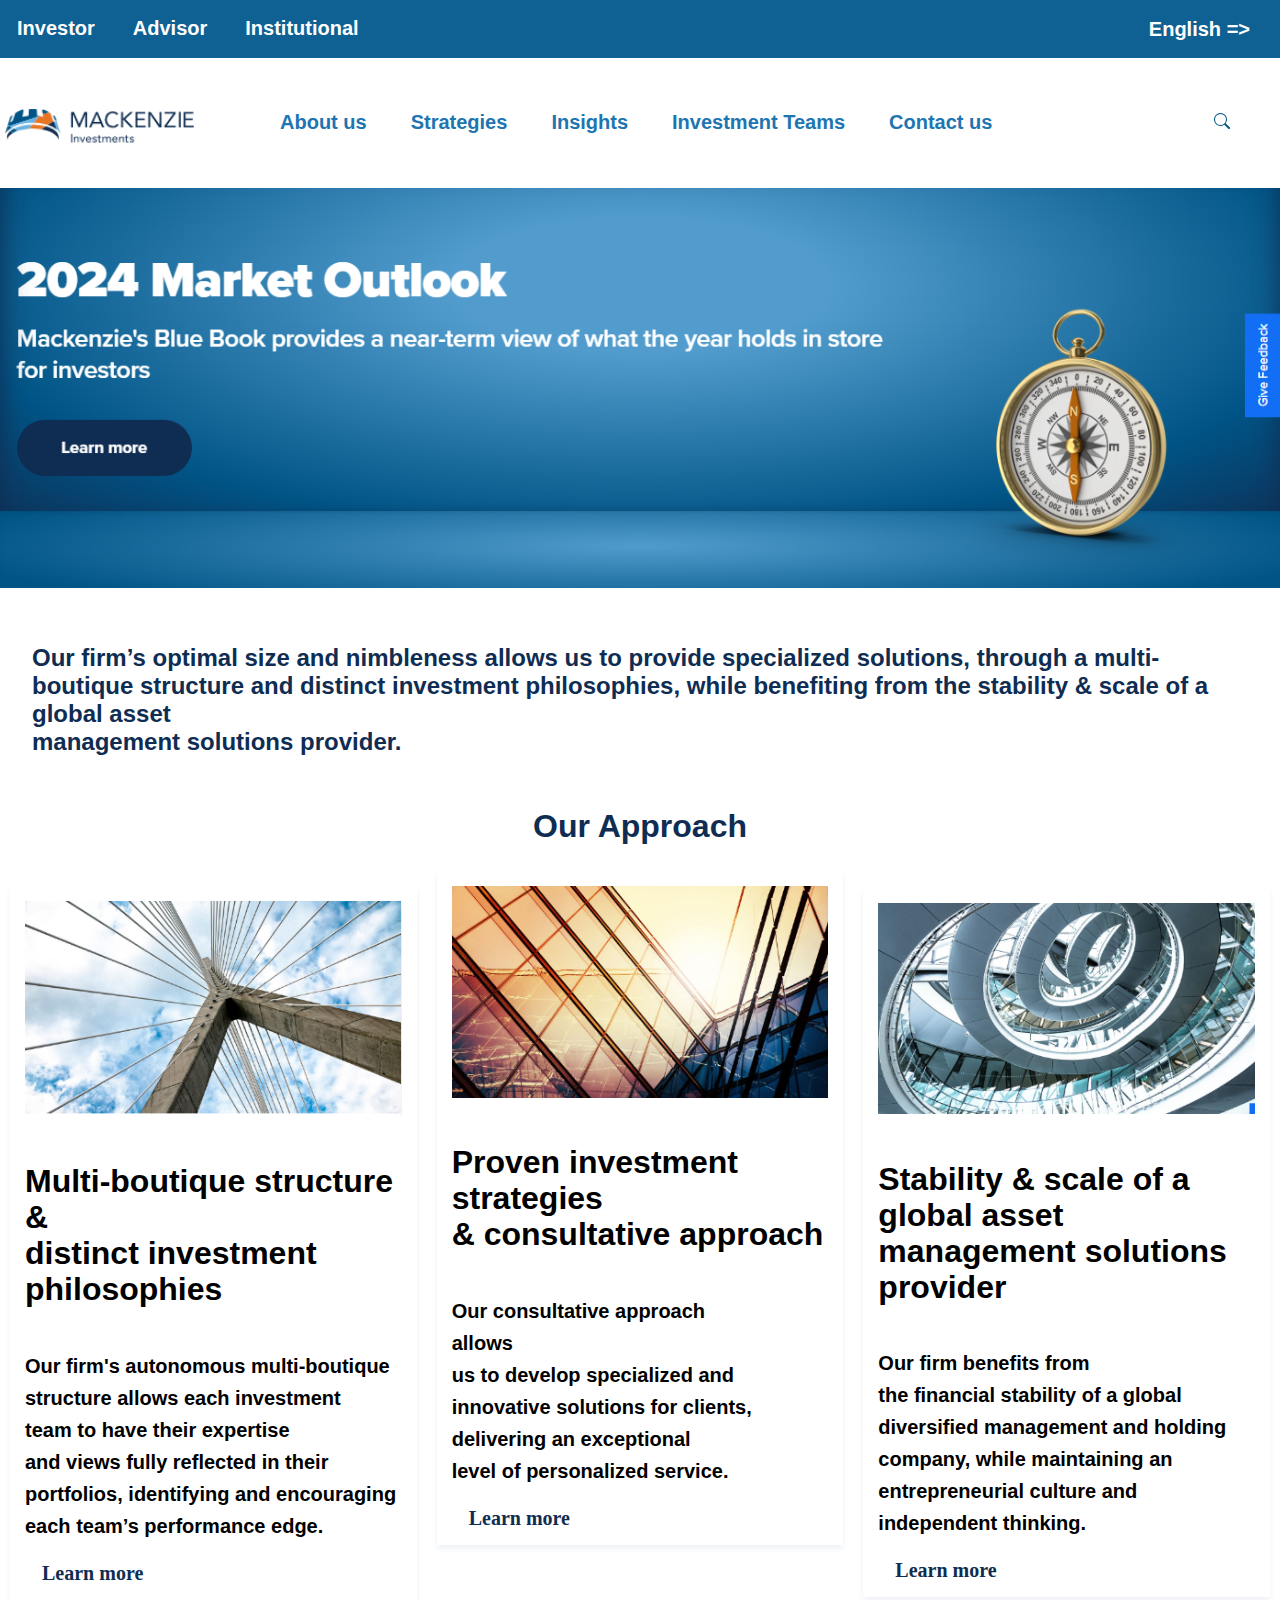
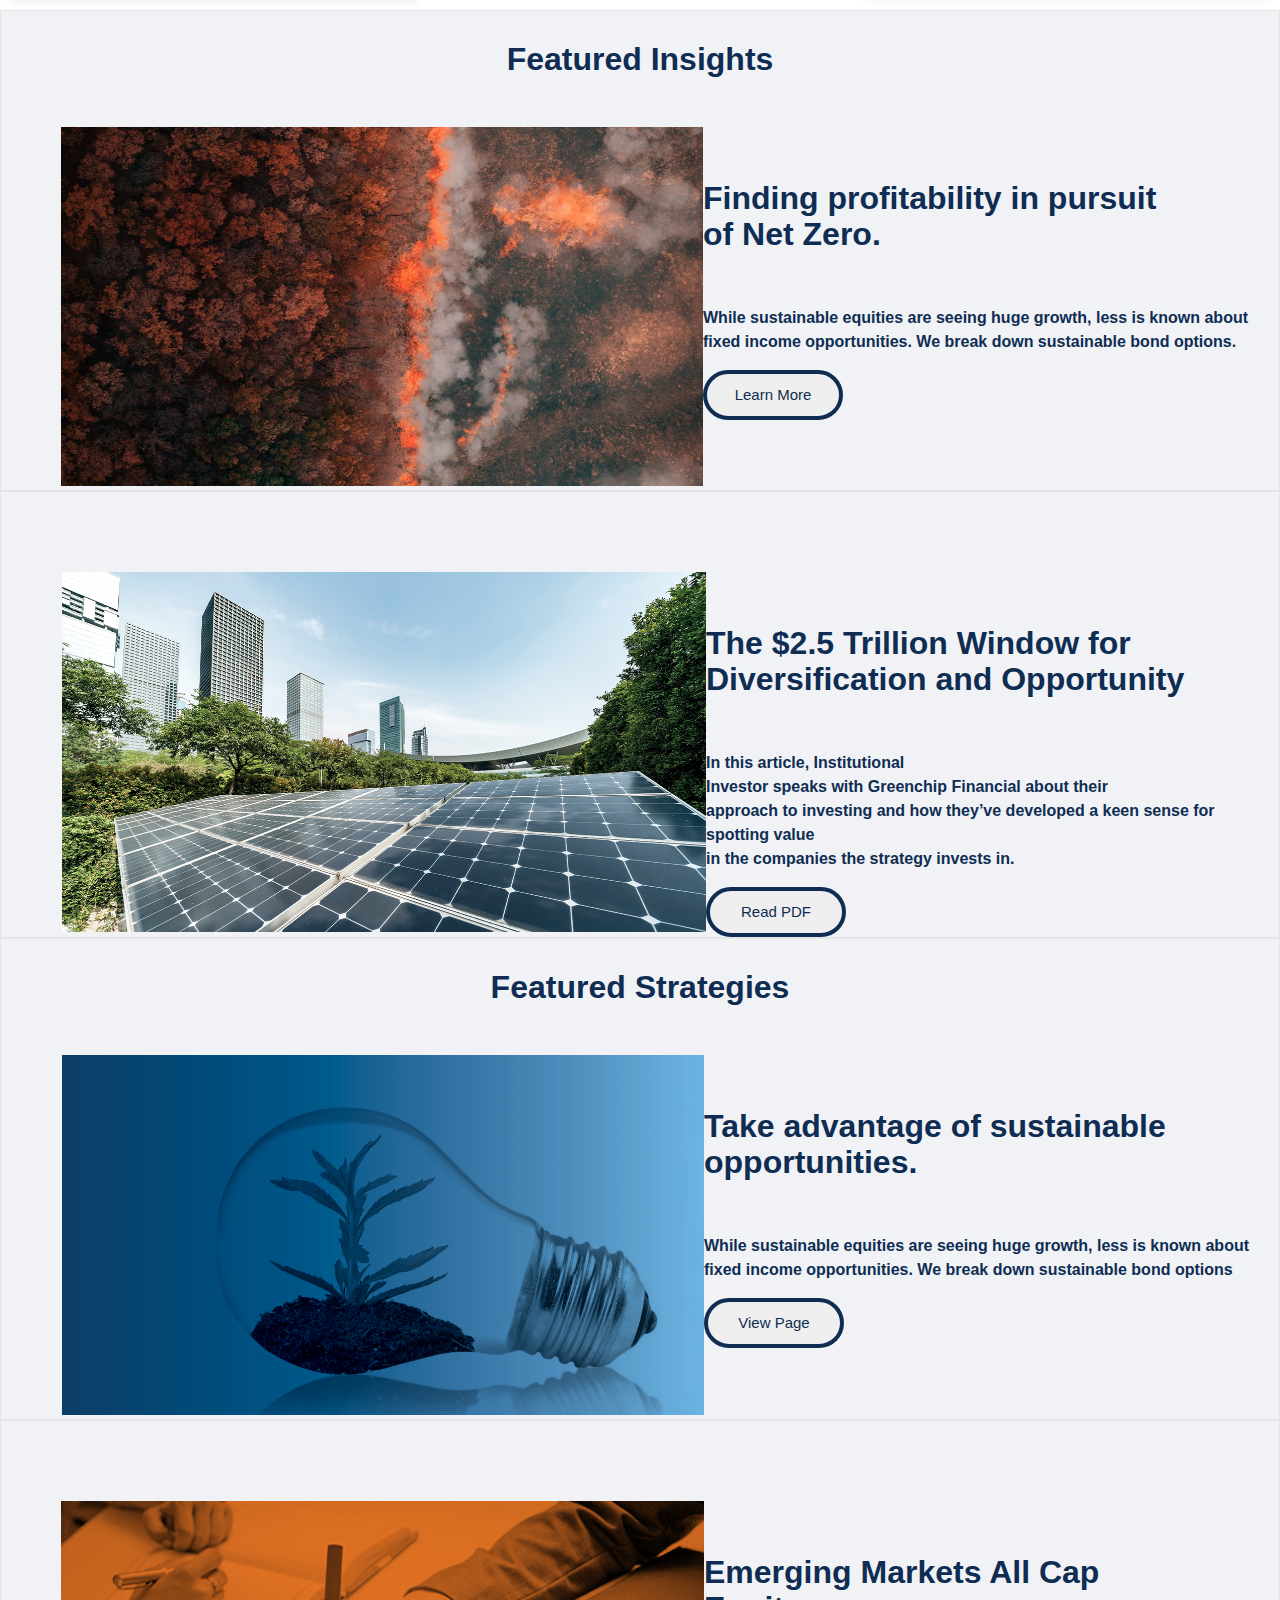
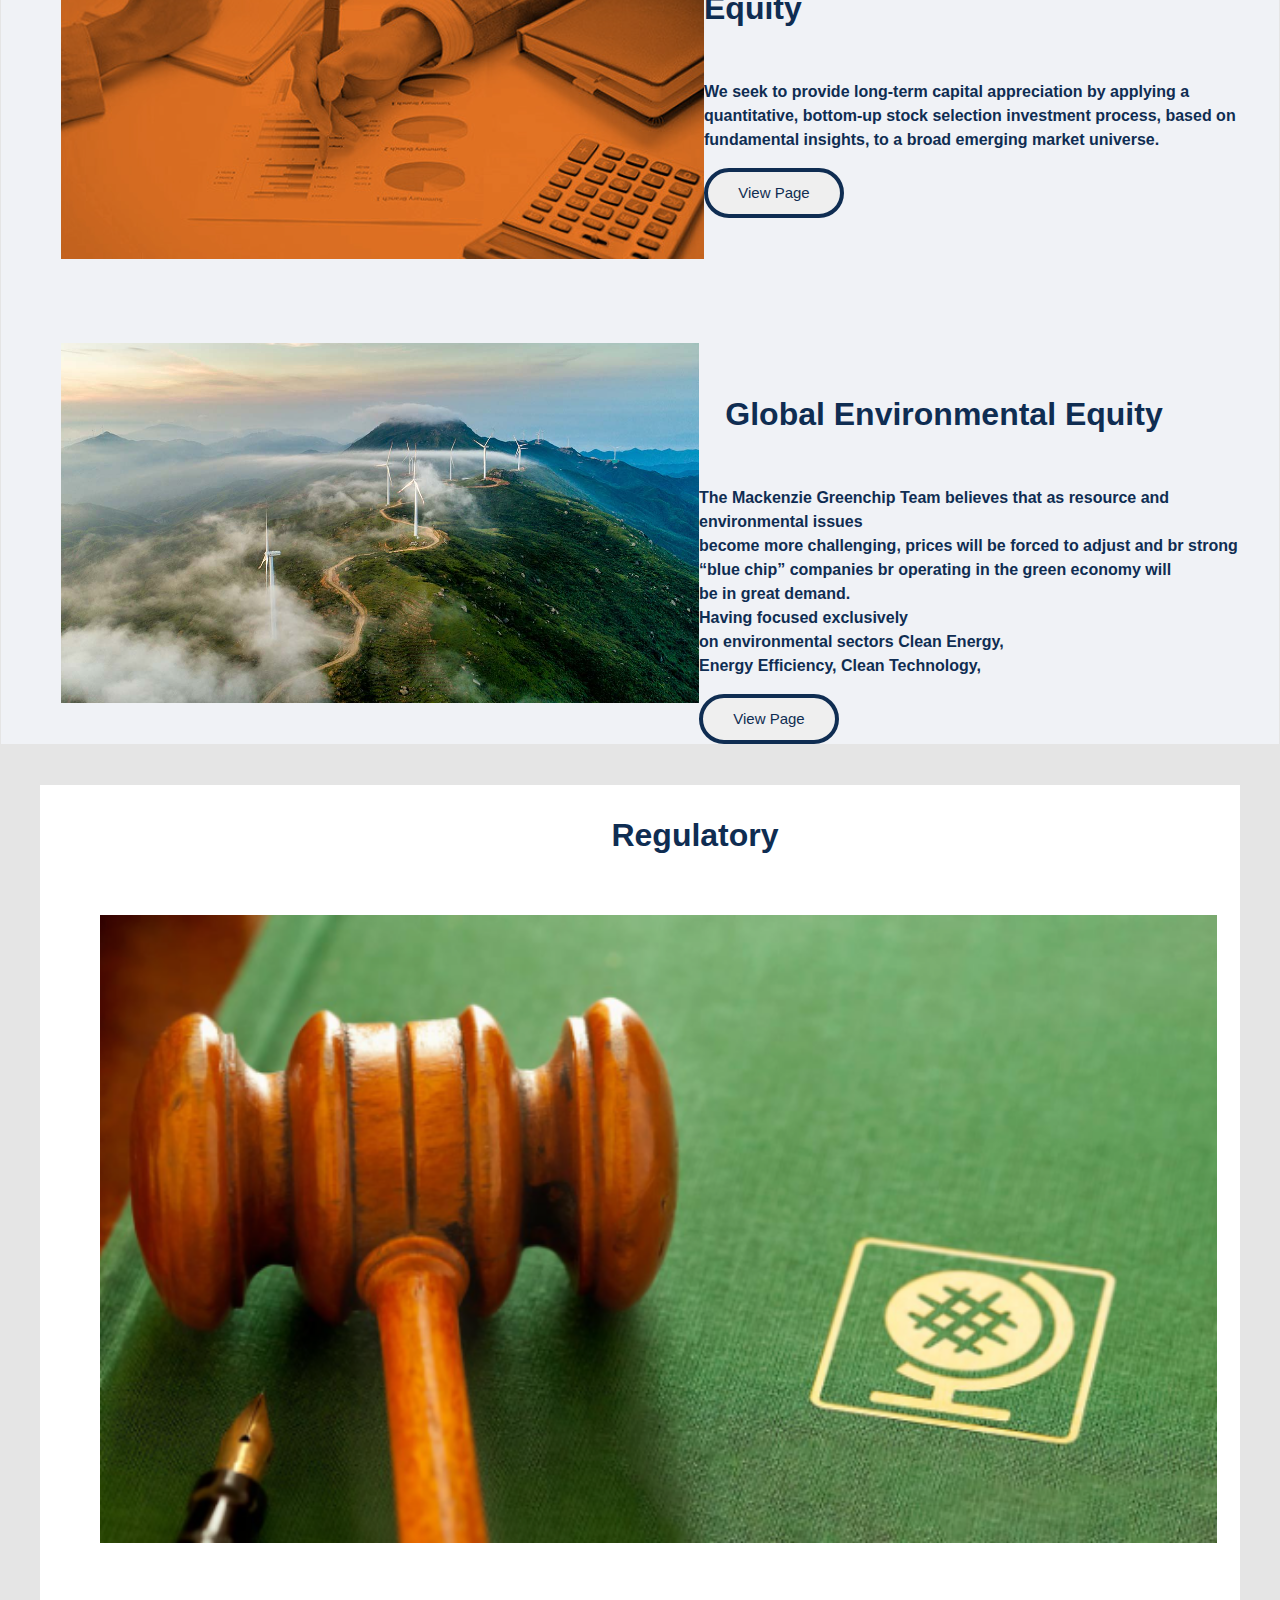
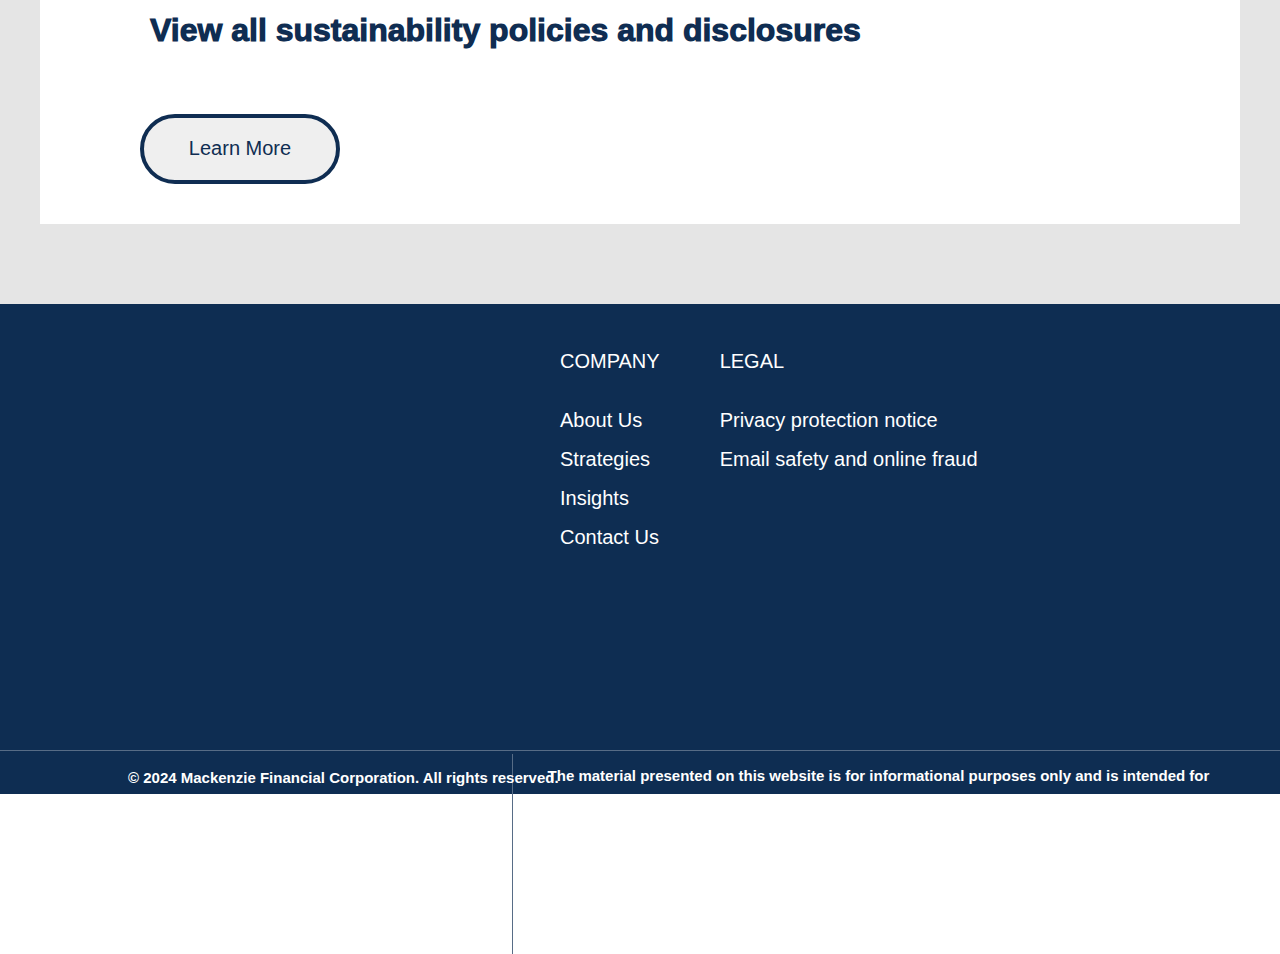
==== index.html @ 2a08111c "i have changed the names to index" ====
<!DOCTYPE html>
<html lang="en">
  <head>
    <meta charset="UTF-8" />
    <meta name="viewport" content="width=device-width, initial-scale=1.0" />
    <title>Document</title>
    <link rel="stylesheet" href="./index.css" />
  </head>
  <body>
    <!--------------------------------------------------------------------------------- Nav bar --------------------------------------------------------------------------------->
    <div class="nav">
      <a href="./investor/investor.html"><li>Investor</li></a>
      <a href="#"><li>Advisor</li></a>
      <a href="#"><li>Institutional</li></a>
      <!---------------------------------------------------------------------------------Nav Language Change------------------------------------------------------------------------>
      <div class="nav-language">
        <div class="dropdown">
          <span class="nav span">English =></span>
          <div class="dropdown-content">
            <a href="#">Persian</a>
            <a href="#">Dutch</a>
          </div>
        </div>
      </div>
    </div>
    <!--\-------------------------------------------------------------------------------After nav bar-------------------------------------------------------------------->
    <div class="after-nav">
      <img src="./assets/mackenzi Logo.png" alt="" />
      <div class="after-left">
        <span><a href="./mackAbout/about.html">About us</a></span>
        <span><a href="./stratigies/strategy.html">Strategies</a> </span>
        <span><a href="#">Insights</a></span>
        <span><a href="#">Investment Teams</a></span>
        <span><a href="#">Contact us</a></span>
      </div>
      <div class="search-icon">
        <svg
          xmlns="http://www.w3.org/2000/svg"
          width="16"
          height="16"
          fill="currentColor"
          class="bi bi-search"
          viewBox="0 0 16 16"
        >
          <path
            d="M11.742 10.344a6.5 6.5 0 1 0-1.397 1.398h-.001c.03.04.062.078.098.115l3.85 3.85a1 1 0 0 0 1.415-1.414l-3.85-3.85a1.007 1.007 0 0 0-.115-.1zM12 6.5a5.5 5.5 0 1 1-11 0 5.5 5.5 0 0 1 11 0"
          />
        </svg>
      </div>
    </div>
    <!---------------------------------------------------------------------------------2024 market outlook--------------------------------------------------------------------------------->
    <div class="market-outlook">
      <img src="./assets/market outlook.png" alt="" />
      <!-- <button class="btn-learn-more">Learn more</button> -->
    </div>
    <!----------------------------------------------------------------Our Approach------------------------------------------------------------------------------->
    <div class="our-approach">
      <h2>
        Our firm’s optimal size and nimbleness allows us to provide specialized
        solutions, through a multi-boutique structure and distinct investment
        philosophies, while benefiting from the stability & scale of a global
        asset <br />
        management solutions provider.
      </h2>
      <h3>Our Approach</h3>
      <div class="row">
        <div class="cart-one">
          <img src="./assets/first.png" alt="" />
          <h4>
            Multi-boutique structure & <br />distinct investment philosophies
          </h4>
          <p>
            Our firm's autonomous multi-boutique structure allows each
            investment <br />
            team to have their expertise <br />and views fully reflected in
            their portfolios, identifying and encouraging each team’s
            performance edge.
          </p>
          <a href="#" class="learn-more-our-approach">Learn more</a>
        </div>
        <div class="cart-two">
          <img src="./assets/second.png" alt="" />
          <h4>Proven investment strategies <br />& consultative approach</h4>
          <p>
            Our consultative approach <br />
            allows <br />
            us to develop specialized and innovative solutions for clients,
            delivering an exceptional <br />
            level of personalized service.
          </p>
          <a href="#" class="learn-more-our-approach">Learn more</a>
        </div>
        <div class="cart-three">
          <img src="./assets/third.png" alt="" />
          <h4>
            Stability & scale of a global asset <br />
            management solutions provider
          </h4>
          <p>
            Our firm benefits from <br />
            the financial stability of a global diversified management and
            holding <br />
            company, while maintaining an entrepreneurial culture and
            independent thinking.
          </p>
          <a href="#" class="learn-more-our-approach">Learn more</a>
        </div>
      </div>
    </div>
    <!----------------------------------------------------------------Featured Insights-------------------------------------------->
    <div id="fi">
      <h1>Featured Insights</h1>
      <div class="f-first">
        <div class="f-one-image">
          <img src="./assets/featured1.png" alt="" />
        </div>
        <div class="f-two">
          <h5>Finding profitability in pursuit of Net Zero.</h5>
          <p>
            While sustainable equities are seeing huge growth, less is known
            about fixed income opportunities. We break down sustainable bond
            options.
          </p>
          <button><a href="#">Learn More</a></button>
        </div>
      </div>
    </div>
    <div id="fi">
      <h1></h1>
      <div class="f-first">
        <div class="f-one-image">
          <img src="./assets/featured2.png" alt="" />
        </div>
        <div class="f-two">
          <h5>The $2.5 Trillion Window for Diversification and Opportunity</h5>
          <p>
            In this article, Institutional <br />
            Investor speaks with Greenchip Financial about their <br />
            approach to investing and how they’ve developed a keen sense for
            spotting value <br />
            in the companies the strategy invests in.
          </p>
          <button><a href="#">Read PDF</a></button>
        </div>
      </div>
    </div>
    <!-------------------------------------------------------------------featured strategies--------------------------------->
    <div id="fi">
      <h1>Featured Strategies</h1>
      <div class="f-first">
        <div class="f-one-image">
          <img src="./assets/featured3.png" alt="" />
        </div>
        <div class="f-two">
          <h5>Take advantage of sustainable opportunities.</h5>
          <p>
            While sustainable equities are seeing huge growth, less is known
            about fixed income opportunities. We break down sustainable bond
            options
          </p>
          <button><a href="#">View Page</a></button>
        </div>
      </div>
    </div>
    <div id="fi">
      <h1></h1>
      <div class="f-first">
        <div class="f-one-image">
          <img src="./assets/featured5.png" alt="" />
        </div>
        <div class="f-two">
          <h5>Emerging Markets All Cap Equity</h5>
          <p>
            We seek to provide long-term capital appreciation by applying a
            <br />
            quantitative, bottom-up stock selection investment process, based on
            fundamental insights, to a broad emerging market universe.
          </p>
          <button><a href="#">View Page</a></button>
        </div>
      </div>
      <h1></h1>
      <div class="f-first">
        <div class="f-one-image">
          <img src="./assets/featured6.png" alt="" />
        </div>
        <div class="f-two">
          <div id="css">
            <h5 id="me">Global Environmental Equity</h5>
            <p id="wrap">
              The Mackenzie Greenchip Team believes that as resource and <br />
              environmental issues <br />
              become more challenging, prices will be forced to adjust and br
              strong “blue chip” companies br operating in the green economy
              will <br />
              be in great demand. <br />
              Having focused exclusively <br />
              on environmental sectors Clean Energy,
              <br />
              Energy Efficiency, Clean Technology, <br />
            </p>
            <button><a href="#">View Page</a></button>
          </div>
        </div>
      </div>
    </div>
    <!--------------------------------------------------------Regulatory---------------------------------->
    <div id="regulatory">
      <div class="f-one-image">
        <h1>Regulatory</h1>
        <img src="./assets/regulatory.png" alt="" />
      </div>
      <div class="f-two">
        <h5>View all sustainability policies and disclosures</h5>
        <div class="btn-last">
          <button><a href="#">Learn More</a></button>
        </div>
      </div>
    </div>
    <div id="f-hr"></div>
    <!-------------------------------------------------------Footer---------------------------------->
    <div id="footer">
      <div id="company">
        <ul>
          <li class="company">COMPANY</li>
          <li>About Us</li>
          <li>Strategies</li>
          <li>Insights</li>
          <li>Contact Us</li>
        </ul>
        <ul>
          <li class="company ctwo">LEGAL</li>
          <li>Privacy protection notice</li>
          <li>Email safety and online fraud</li>
        </ul>
      </div>
      <div id="hr-one"></div>
      <div id="hr-two"></div>
      <div>
        <p class="p-first">
          © 2024 Mackenzie Financial Corporation. All rights reserved.
        </p>
        <p class="p-two">
          The material presented on this website is for informational purposes
          only and is intended for institutions, investment professionals,
          consultants and clients, and does not constitute an offer or
          solicitation of any kind to buy or sell any investment fund or any
          other product, investment, security, trading strategy or other service
          to anyone in any jurisdiction in which an offer or solicitation is not
          authorized or cannot legally be made or to any person to whom it is
          unlawful to make such an offer. Prospective clients are responsible
          for determining whether any product or service may lawfully be sold in
          their jurisdiction. This website is reserved exclusively for non-U.S.
          persons.
        </p>
      </div>
    </div>
  </body>
</html>
---- index.css ----
body {
  margin: 0;
  padding: 0;
}

/******************************************* Nav bar */
.nav {
  height: 58px;
  width: 100%;
  background-color: #0f6193;
}

.nav li {
  font-family: "Gill Sans", "Gill Sans MT", Calibri, "Trebuchet MS", sans-serif;
  padding: 17px;
  font-weight: 900;
  display: inline-block;
  justify-content: center;
  font-size: 20px;
  color: white;
}
.nav li:hover {
  background-color: #0f6193;
}

/**************************************************** Nav Language Change */
.dropdown {
  position: relative;
  display: inline-block;
}

.dropdown-content {
  display: none;
  position: absolute;
  background-color: #f9f9f9;
  min-width: 160px;
  box-shadow: 0px 8px 16px 0px rgba(0, 0, 0, 0.2);
  z-index: 1;
}

.dropdown-content a {
  color: black;
  padding: 12px 16px;
  text-decoration: none;
  display: block;
}

.dropdown:hover .dropdown-content {
  display: block;
}

.nav span {
  font-family: "Gill Sans", "Gill Sans MT", Calibri, "Trebuchet MS", sans-serif;
  font-weight: 900;
  font-size: 20px;
  color: white;
  display: flex;
  justify-content: flex-end;
  align-items: center;
}

.nav span:hover {
  color: rgb(41, 41, 41);
}

.nav-language {
  float: right;
  padding-right: 30px;
}

/********************************************************** After nav */

.after-nav {
  display: flex;
  justify-content: flex-start;
  align-items: center;
  width: 100%;
  height: 129px;
  background-color: white;
}

.after-nav img {
  margin: auto;
  width: 20.4%;
  margin-left: -50px;
}

.after-nav .after-left span a {
  font-family: "Gill Sans", "Gill Sans MT", Calibri, "Trebuchet MS", sans-serif;
  padding: 20px;
  font-weight: 900;
  display: inline-block;
  justify-content: flex-end;
  font-size: 20px;
  color: #1d75b1;
  margin: auto;
  text-decoration: none;
}
.after-left {
  position: absolute;
  left: 260px;
}

.search-icon {
  position: absolute;
  right: 50px;
  color: #005486;
}
/************************************************* 2024 market outlook*/
.market-outlook img {
  width: 100%;
}

.btn-learn-more {
  font-family: "Times New Roman";
  padding: 17px;
  font-weight: 900;
  font-size: 20px;
  color: white;
  background-color: #0f2d52;
  outline: 0;
  position: absolute;
  left: 20px;
  top: 460px;
  width: 13rem;
  height: 4rem;
  border-radius: 30px;
  border: none;
  transition: background-color 0.4s;
}

.btn-learn-more:hover {
  background-color: #005486;
}
/*********************************************************** Out approach */
.our-approach h2 {
  font-family: proxima-nova, Helvetica, Verdana, sans-serif;
  font-style: normal;
  font-weight: 770;
  font-size: 24px;
  line-height: 28px;
  color: #0f2d52;
  padding: 2rem 2rem 4rem 2rem;
}

.our-approach h3 {
  font-family: proxima-nova, Helvetica, Verdana, sans-serif;
  font-style: normal;
  font-weight: 900;
  font-size: 32px;
  line-height: 36px;
  color: #0f2d52;
  display: flex;
  justify-content: center;
  margin-top: -2rem;
}

.row {
  display: flex;
  justify-content: space-around;
  align-items: center;
  flex-wrap: wrap;
}

.cart-one,
.cart-two,
.cart-three {
  flex: 1 1 300px;
  margin: 10px;
  width: 100%;
  padding: 15px;
  box-shadow: 0 4px 6px #f0f2f6;
}

.cart-two {
  margin-top: -60px;
}

.row h4 {
  font-family: proxima-nova, Helvetica, Verdana, sans-serif;
  font-style: normal;
  font-weight: 700;
  font-size: 32px;
  line-height: 36px;
}

.row p {
  font-family: proxima-nova, Helvetica, Verdana, sans-serif;
  font-style: normal;
  font-weight: 600;
  font-size: 20px;
  line-height: 32px;
  color: #000000;
}

.learn-more-our-approach {
  font-family: "Times New Roman";
  padding: 17px;
  font-weight: 900;
  font-size: 20px;
  color: #0f2d52;
  background-color: none;
  outline: 0;
  text-decoration: none;
}

.row img {
  width: 100%;
}
/***************************************************************** Featured-insights */

#fi {
  background-color: #f0f2f6;
  border: 1px solid #e5e5e5;
}
#fi h1 {
  font-family: proxima-nova, Helvetica, Verdana, sans-serif;
  font-style: normal;
  font-weight: 900;
  font-size: 32px;
  line-height: 36px;
  color: #0f2d52;
  display: flex;
  justify-content: center;
  margin-top: 2rem;
  margin: 30px;
  padding-top: -50px;
  padding-bottom: 30px;
}
.f-one-image {
  width: 70%;
  padding-left: 60px;
}

#fi h5 {
  font-family: proxima-nova, Helvetica, Verdana, sans-serif;
  font-style: normal;
  font-weight: 900;
  font-size: 32px;
  line-height: 36px;
  color: #0f2d52;
  display: flex;
  justify-content: center;
  margin-right: 90px;
}

#fi p {
  font-family: proxima-nova, Helvetica, Verdana, sans-serif;
  font-style: normal;
  font-weight: 700;
  font-size: 16px;
  line-height: 24px;
  color: #0f2d52;
}

#fi button {
  width: 140px;
  height: 50px;
  border: 4px solid #0f2d52;
  border-radius: 30px;
  text-decoration: none;
  transition: background-color 0.3s; /* add transition effect */
}

#fi button a {
  font-size: 15px;
  color: #0f2d52;
  text-decoration: none;
}

#fi button:hover {
  background-color: #ddf4ff !important; /* override inline style */
}
.f-first {
  display: flex;
  margin-top: -10px;
}
#hf {
  font-family: proxima-nova, Helvetica, Verdana, sans-serif;
  font-style: normal;
  font-weight: 900;
  font-size: 32px;
  line-height: 36px;
  color: #0f2d52;
  display: flex;
  justify-content: center;
  margin-right: 90px;
}

#wrap {
  font-size: 35px;
}

#me {
  display: flex;
}

/* Regulatory */

#regulatory {
  background-color: white;
  border: 40px solid #e5e5e5;
}

#regulatory h1 {
  font-family: proxima-nova, Helvetica, Verdana, sans-serif;
  font-style: normal;
  font-weight: 900;
  font-size: 40 px;
  line-height: 40px;
  color: #0f2d52;
  display: flex;
  justify-content: center;
  margin-top: 2rem;
  margin: 30px;
  padding-top: -50px;
  padding-bottom: 30px;
  padding-left: 350px;
}

#regulatory img {
  width: 133%;
}

#regulatory h5 {
  font-family: proxima-nova, Helvetica, Verdana, sans-serif;
  font-style: normal;
  font-weight: 1000;
  font-size: 32px;
  line-height: 60px;
  color: #0f2d52;
  display: flex;
  justify-content: left;
  padding-left: 110px;
}

#regulatory button {
  width: 200px;
  height: 70px;
  border: 4px solid #0f2d52;
  border-radius: 60px;
  text-decoration: none;
  transition: background-color 0.3s; /* add transition effect */
}

#regulatory button a {
  font-size: 20px;
  color: #0f2d52;
  text-decoration: none;
  font-weight: 400;
}
#regulatory button:hover {
  background-color: #ddf4ff !important; /* override inline style */
}
.btn-last {
  display: flex;
  justify-content: left;
  padding-left: 100px;
  padding-bottom: 40px;
}
#f-hr {
  width: 80%px;
  height: 40px;
  background-color: #e5e5e5;
  display: flex;
  justify-content: center;
}
/*************************************************** Footer **************************************************/
#footer {
  background-color: #0e2d52;
  width: 100%;
  height: 490px;
  display: flex;
}
#company {
  margin-top: 10px;
  display: flex;
  height: 50%;
  width: 100%;
  position: absolute;
  left: 510px;
}

.company {
  font-family: "Franklin Gothic Medium", "Arial Narrow", Arial, sans-serif;
  font-size: 24px;
  color: white;
  padding-bottom: 20px;
  padding-top: 20px;
}

#footer ul {
  list-style-type: none;
  font-size: 15px;
  color: white;
  font-family: Arial;
  font-weight: 300;
  font-weight: 300;
  margin: 10px;
  padding-top: 10px;
}

#footer ul li {
  padding-top: 16px;
  font-weight: lighter;
  font-size: 20px;
}

#second {
  margin-left: 20px;
}

#hr-one {
  height: 1px;
  width: 100%;
  position: absolute;
  top: 5550px;
  background-color: #576c86;
}
#hr-two {
  height: 200px;
  width: 1px;
  position: absolute;
  left: 40%;
  top: 5554px;
  background-color: #576c86;
}

.p-first {
  color: white;
  top: 5554px;
  left: 10%;
  position: absolute;
  font-size: 15px;
  color: white;
  font-family: proxima-nova, Helvetica, Verdana, sans-serif;
  font-weight: 600;
}

.p-two {
  color: white;
  top: 5554px;
  left: 42%;
  position: absolute;
  font-size: 15px;
  color: white;
  font-family: proxima-nova, Helvetica, Verdana, sans-serif;
  font-style: normal;
  line-height: 24px;
  font-weight: 600;
  margin: 10px;
  margin-top: 10px;
}
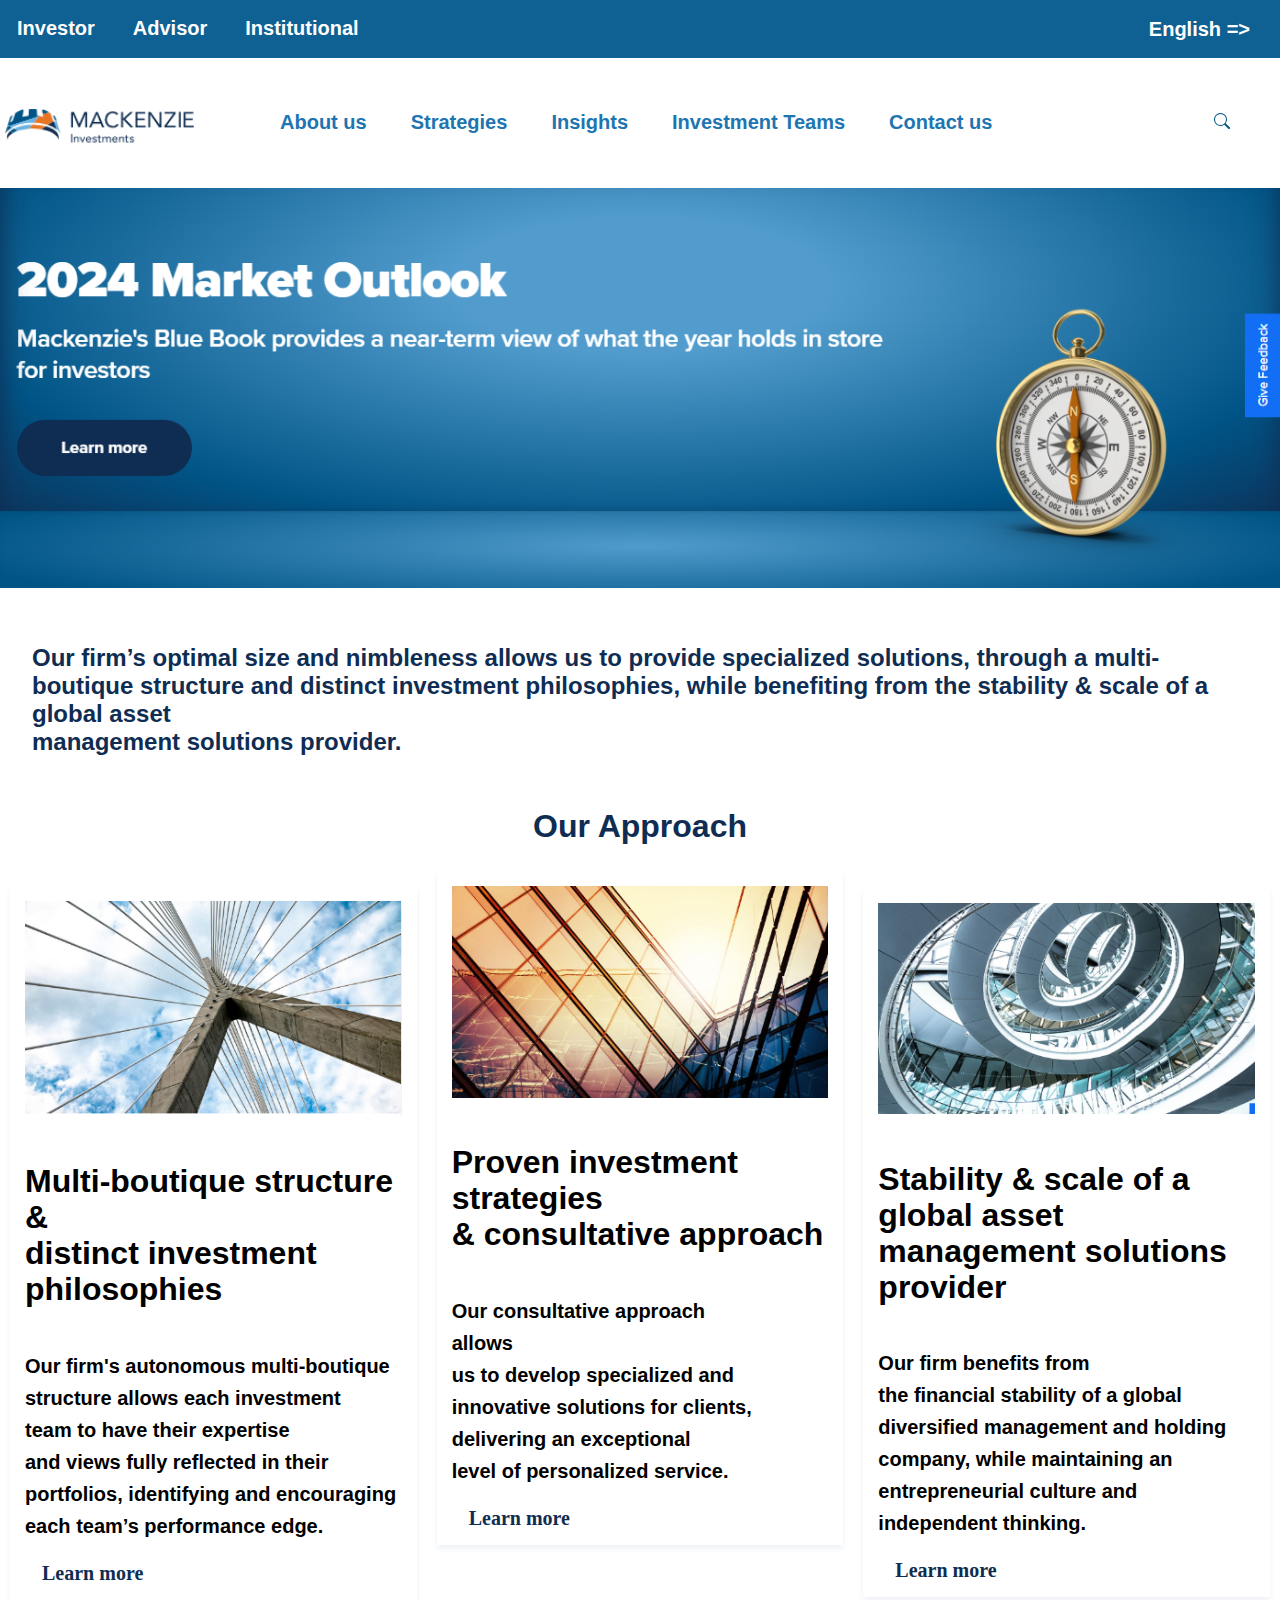
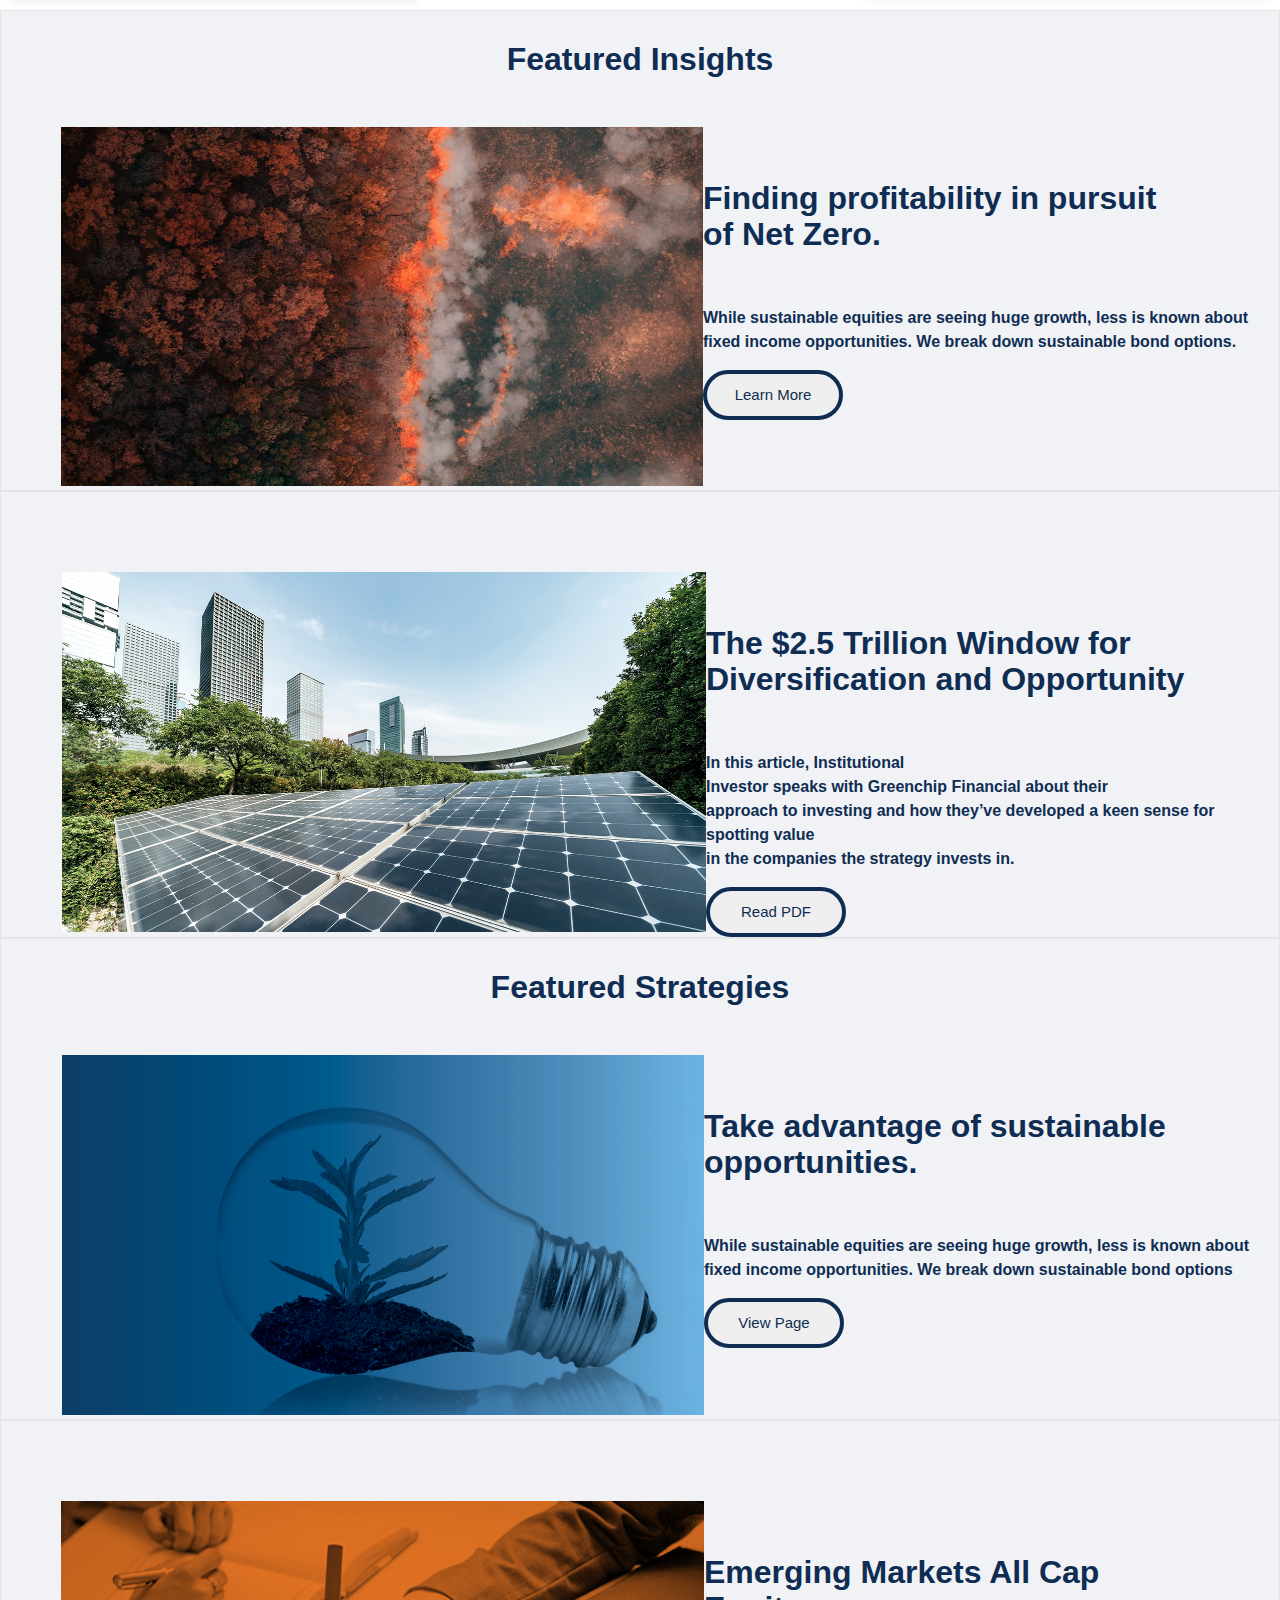
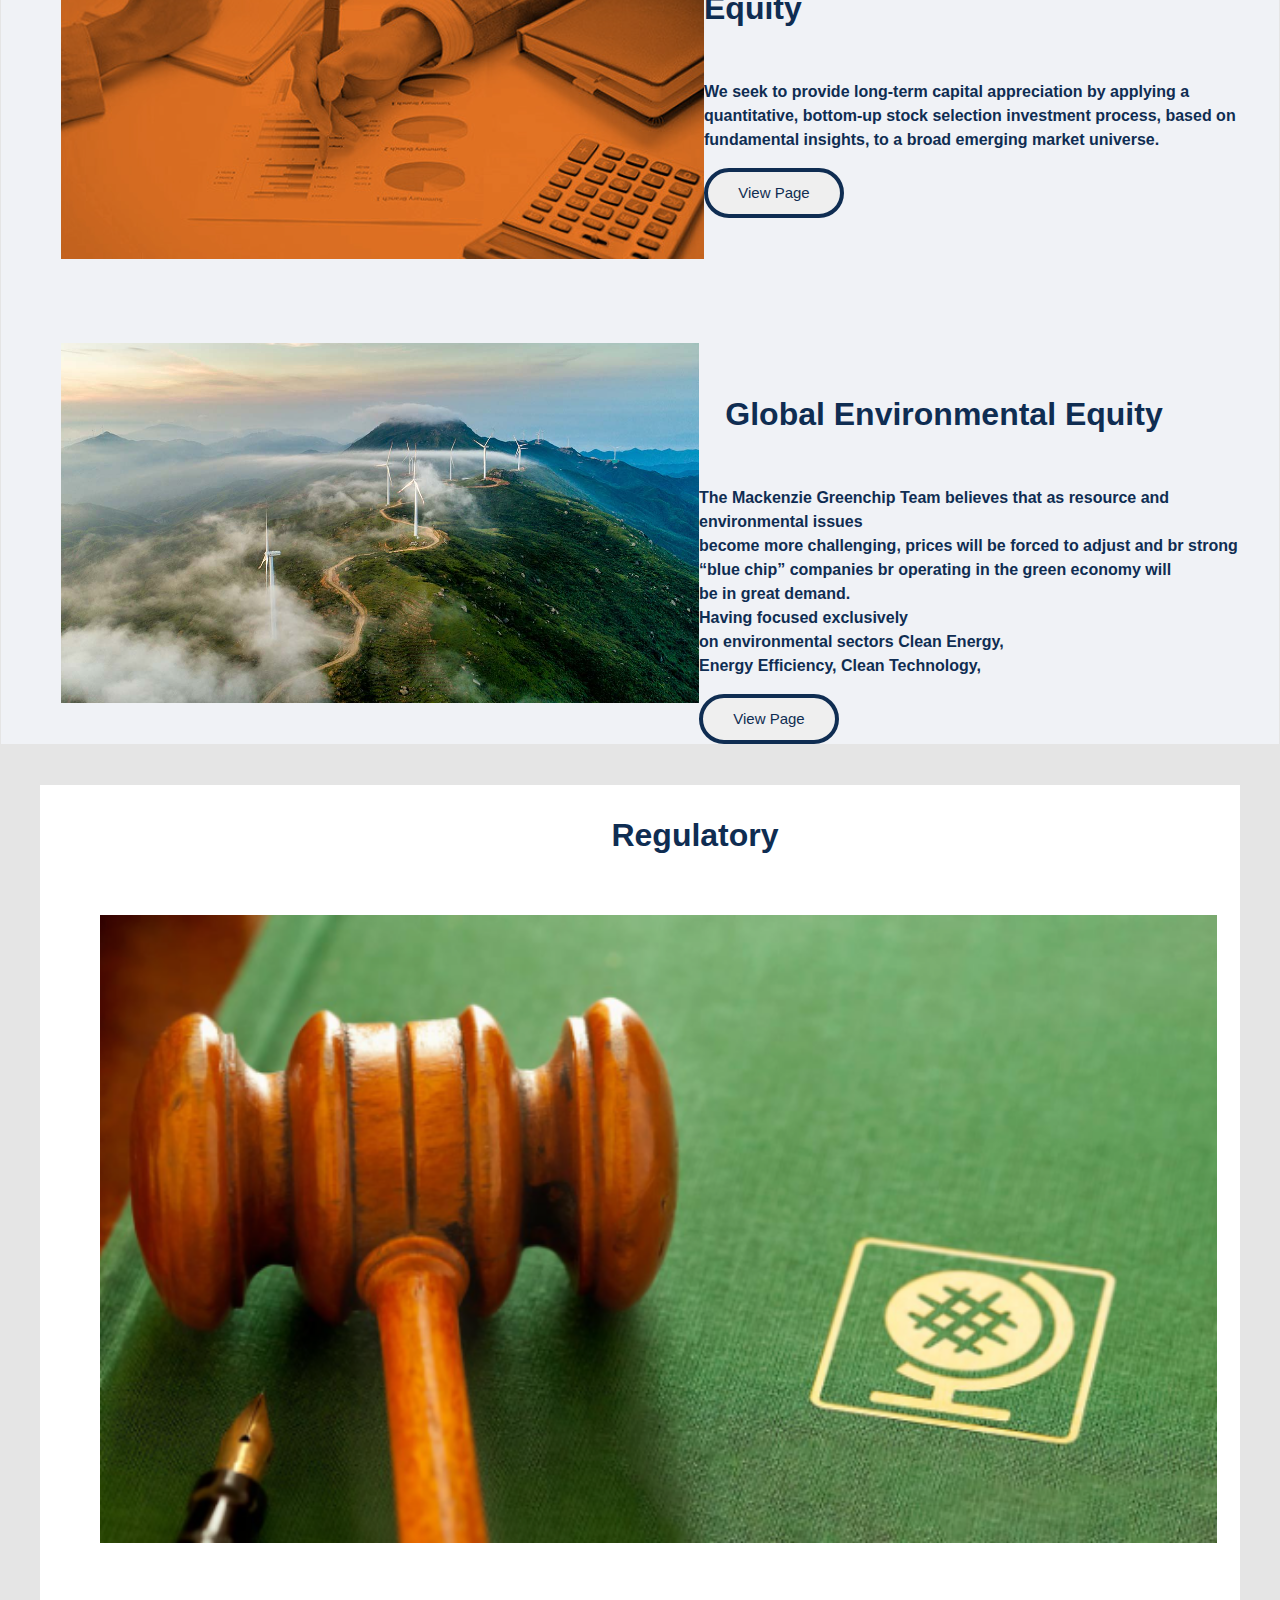
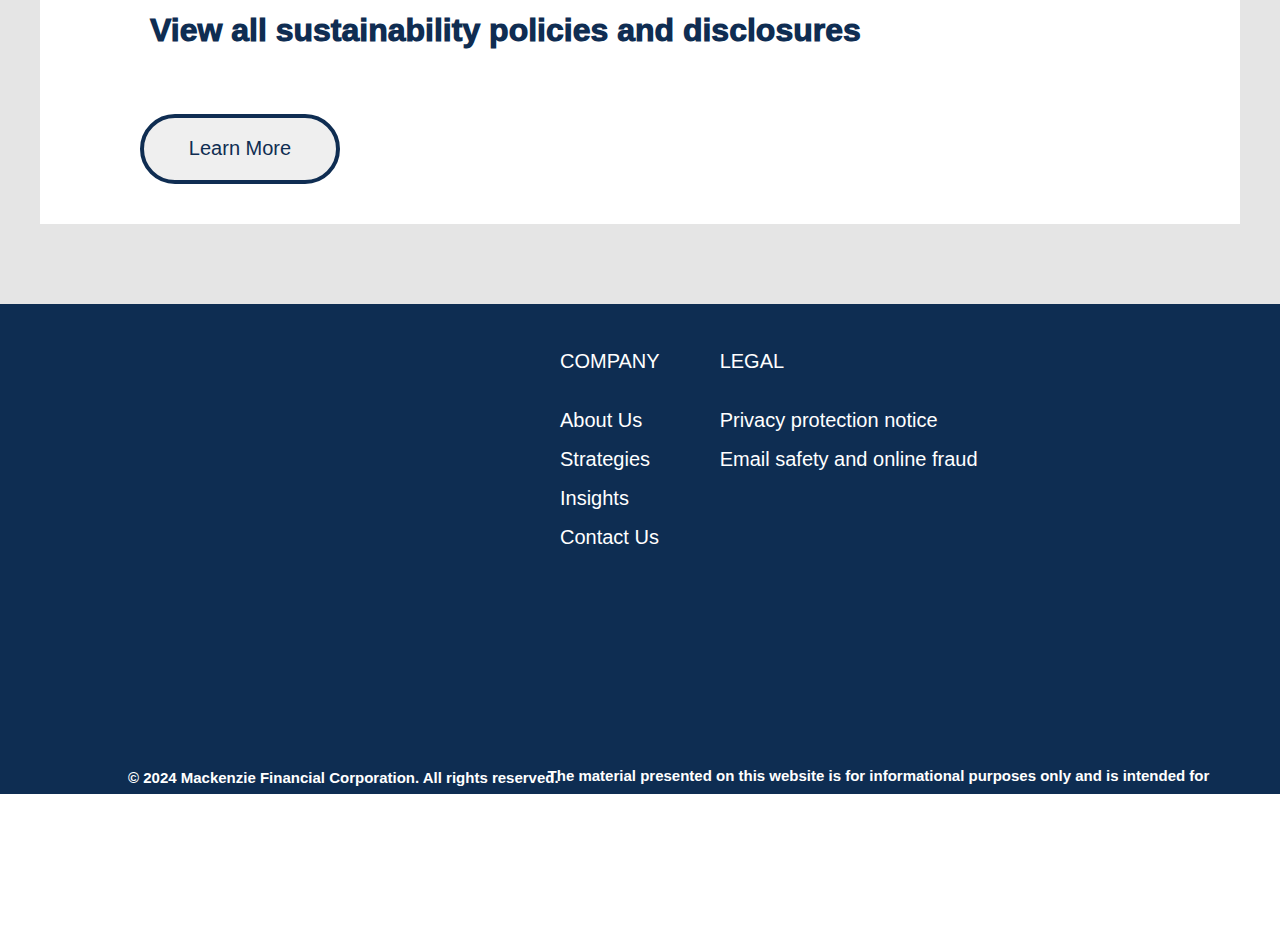
==== commit e6fb7f4a: "removed some hr and footers" ====
--- a/index.html
+++ b/index.html
@@ -234,8 +234,8 @@
           <li>Email safety and online fraud</li>
         </ul>
       </div>
-      <div id="hr-one"></div>
-      <div id="hr-two"></div>
+      <!-- <div id="hr-one"></div>
+      <div id="hr-two"></div> -->
       <div>
         <p class="p-first">
           © 2024 Mackenzie Financial Corporation. All rights reserved.
